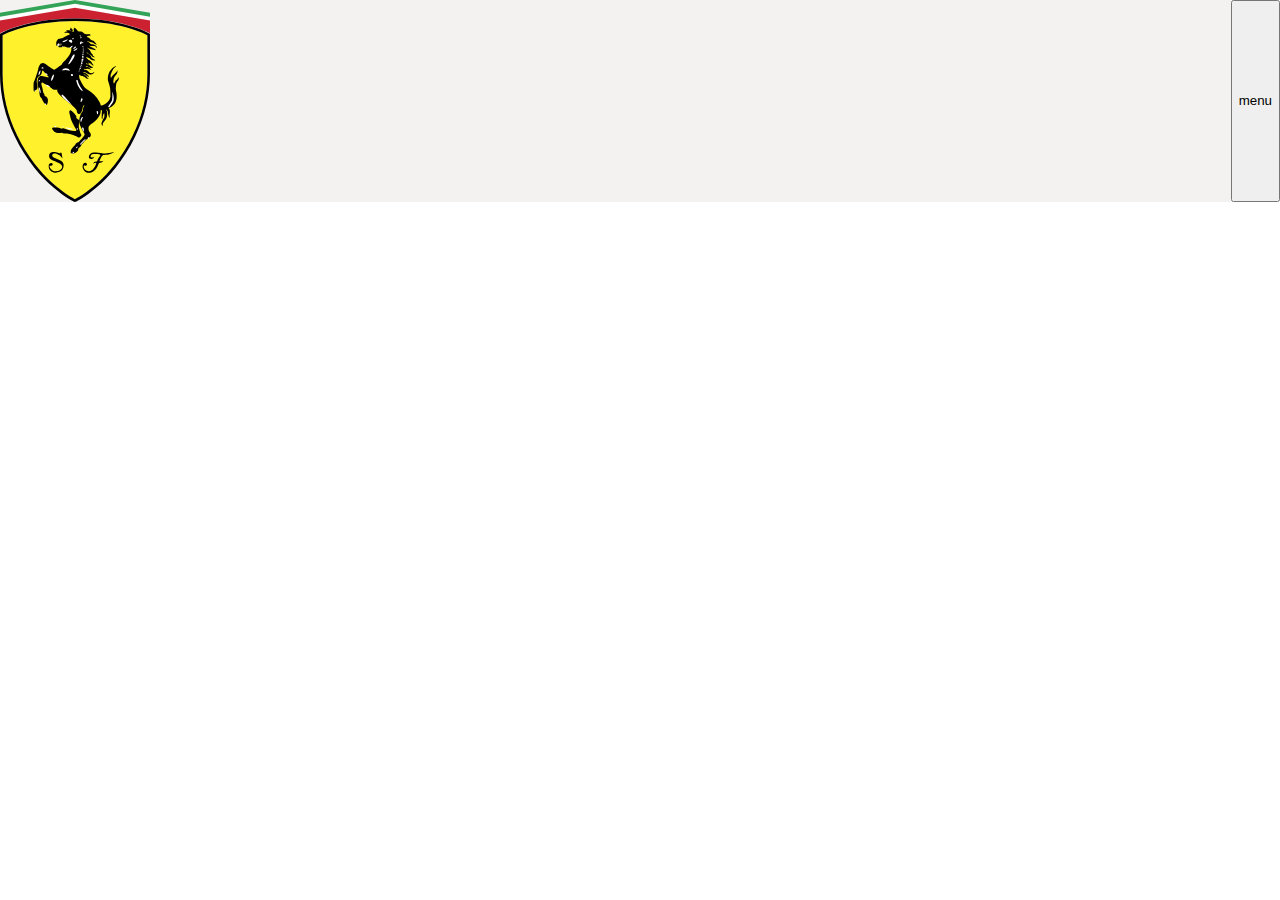
==== index.html @ d9eebad3 "CSS Inicial" ====
<!DOCTYPE html>
<html lang="pt-br">
<head>
    <meta charset="UTF-8">
    <meta name="viewport" content="width=device-width, initial-scale=1.0">
    <title>Hcode - Ferrari</title>
    <link rel="stylesheet" href="/assets/css/style.css">
</head>
<body>
    <header class="top-site">
        <img id="logo" src="assets/images/ferrari-logo.svg" alt="logo">
    </header>
    <section class="content-site">
        <button type="button">
            menu
        </button>
    </section>
    <footer class="footer-site">
        
    </footer>
</body>
</html>
---- assets/css/style.css ----
@import "reset.css";

header.top-site {
    width: 100%;
    min-height: 80px;
    position: relative;
    background-color: var(--header);
}


footer.footer-site {
    background-color: #343433;
    height: 100px;
}

/* tablet ou celular deitado */
@media (min-width: 576px) {

}

/* desktop */
@media (min-width: 768px) {
    
}

/* large desktop */
@media (min-width: 992px) {
    
}

/* extra large desktop */
@media (min-width: 1200px) {
    
}
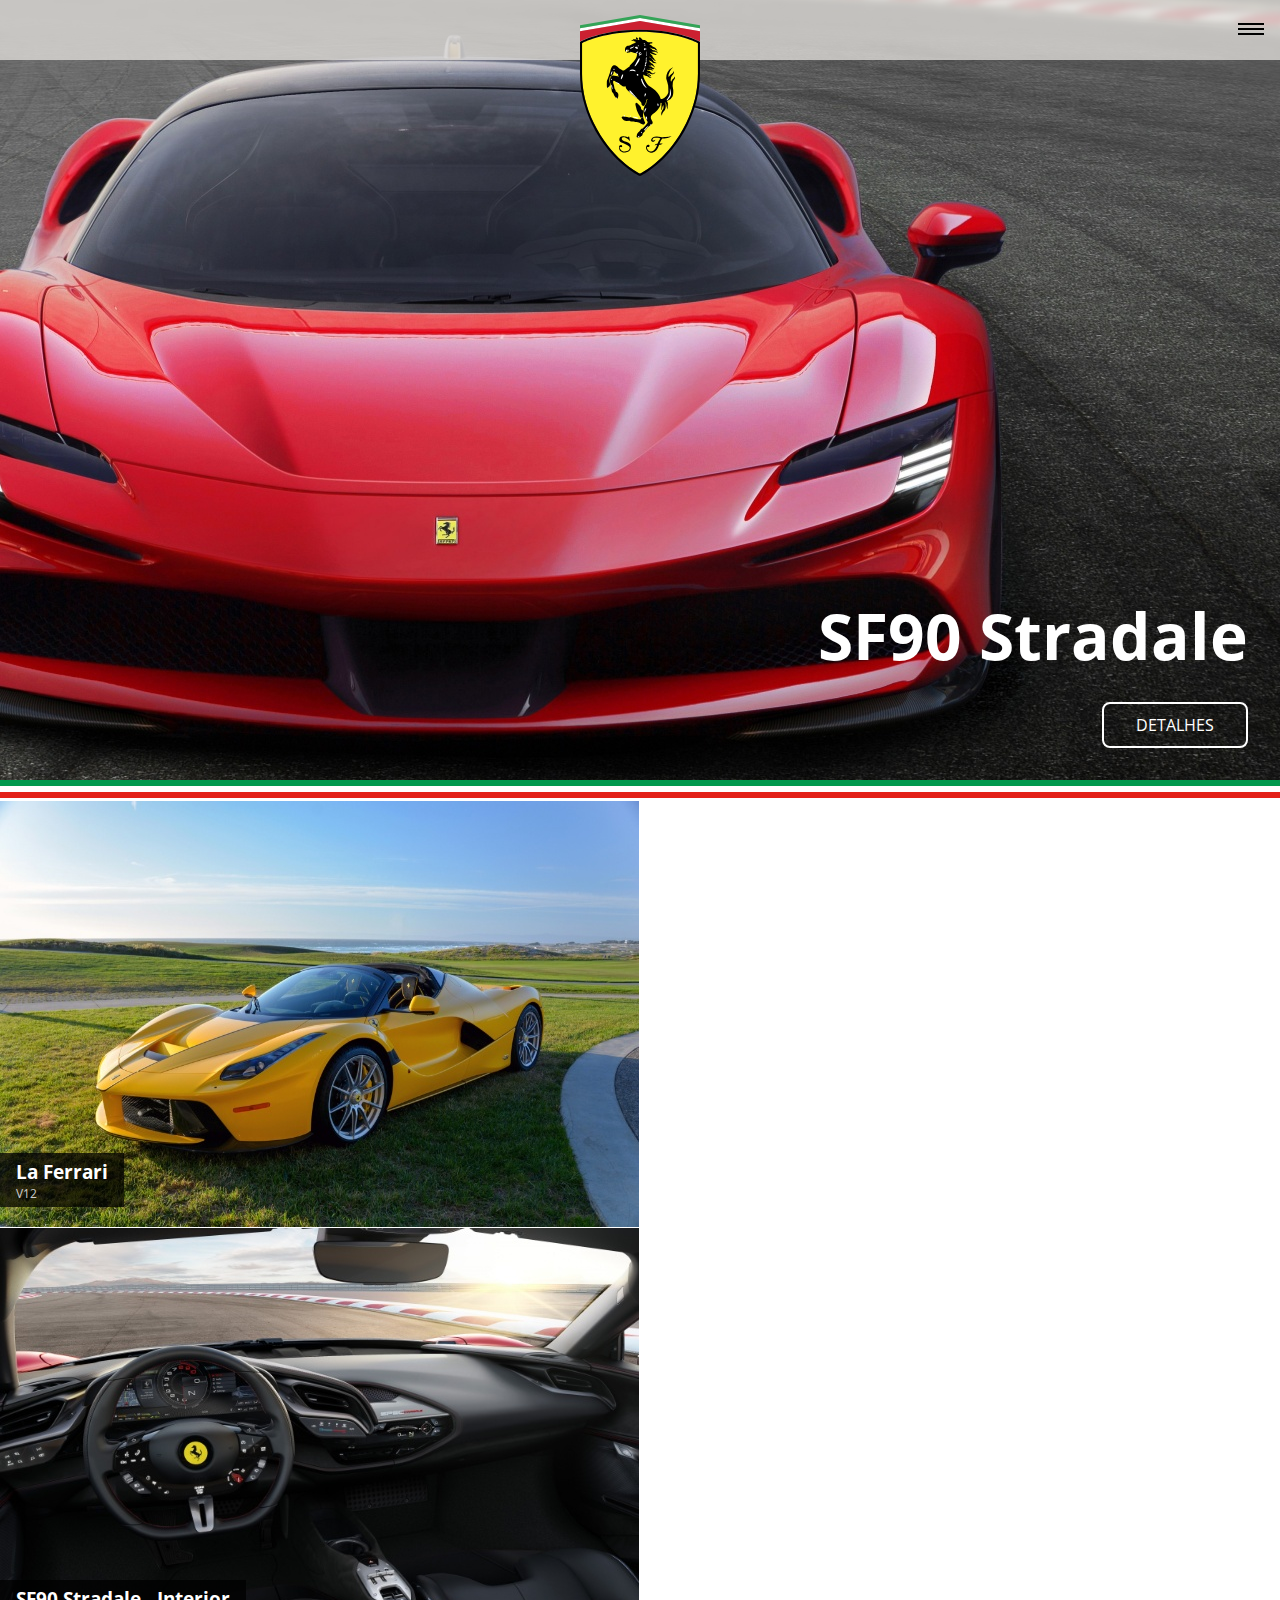
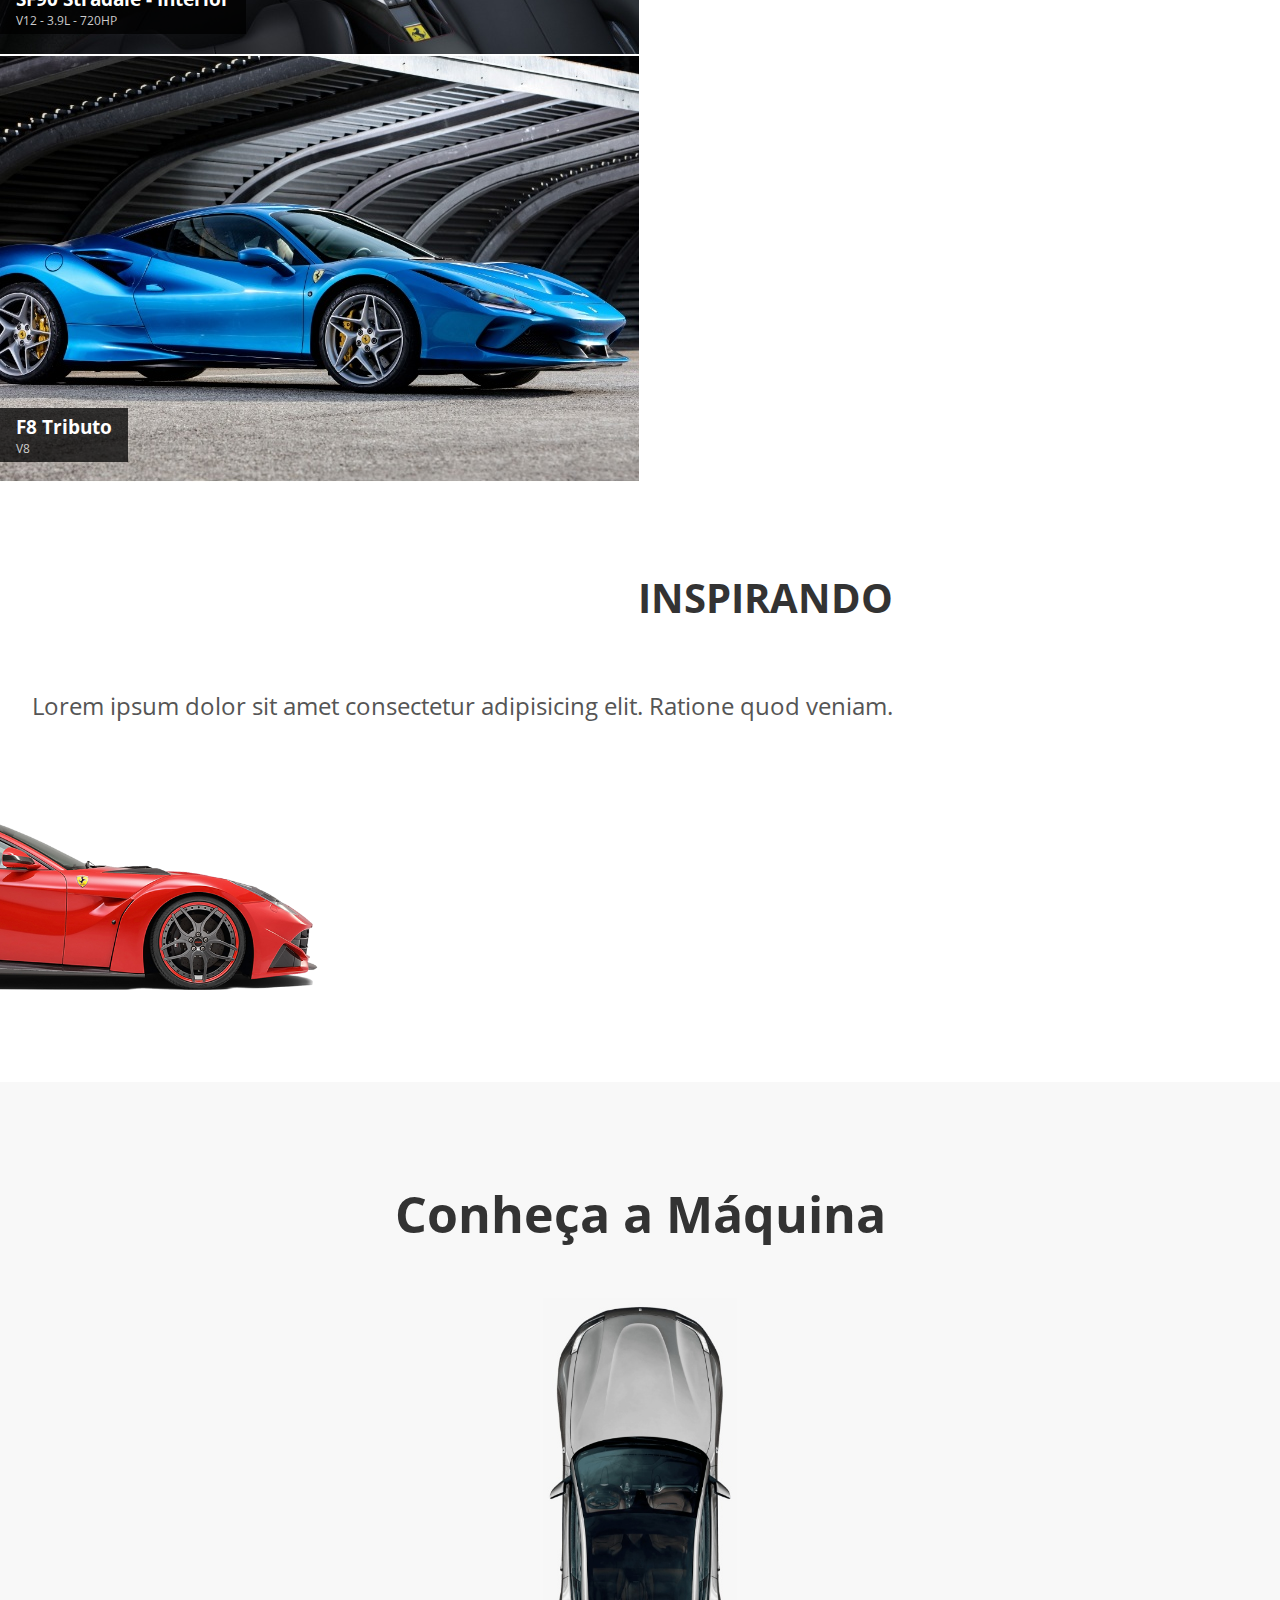
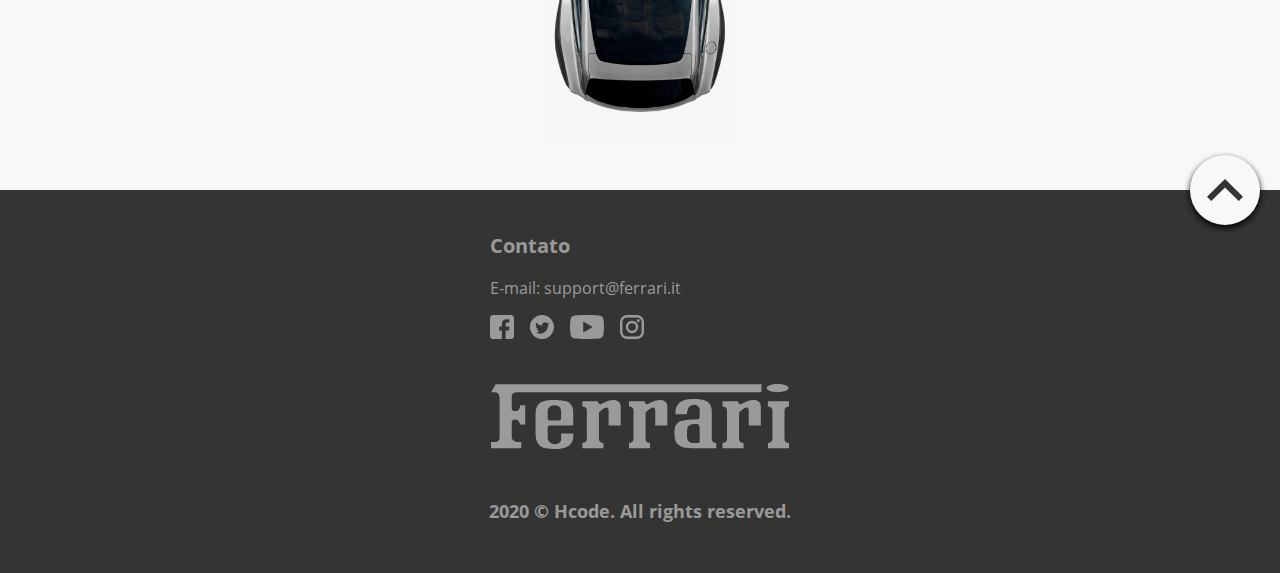
==== commit 5a421bb1: "Responsivo" ====
--- a/index.html
+++ b/index.html
@@ -4,19 +4,120 @@
     <meta charset="UTF-8">
     <meta name="viewport" content="width=device-width, initial-scale=1.0">
     <title>Hcode - Ferrari</title>
-    <link rel="stylesheet" href="/assets/css/style.css">
+    <link rel="stylesheet" href="/assets/css/index.css">
 </head>
 <body>
-    <header class="top-site">
+    <header id="header">
+        <div id="overlay" data-close="menu"></div>
         <img id="logo" src="assets/images/ferrari-logo.svg" alt="logo">
+
+        <button id="btn-open" type="button">
+            <img src="assets/images/menu-black-18dp.svg" alt="menu">
+        </button>
+        <nav class="menu">
+            <div>
+                <button type="button" id="btn-close" data-close='menu'>
+                    <img src="/assets/images/close-black-18dp.svg" alt="close">
+                </button>
+
+                <ul>
+                    <li><a href="/">Home</a></li>
+                    <li><a href="/our-history.html">Nossa História</a></li>
+                    <li><a href="/gallery.html">Galeria</a></li>
+                    <li><a href="/contact.html">Contato</a></li>
+                </ul>
+            </div>
+            <button type="button" class="btn-register">
+                Registre-se / Login
+            </button>
+        </nav>
+
+
+
+
+
+
+        
     </header>
-    <section class="content-site">
+    <main id="home">
+        
+
+        <header>
+            <h1>SF90 Stradale</h1>
+            <a href="#">Detalhes</a>
+
+        </header>
+        <hr class="italy">
+        <section class="gallery">
+            <figure>
+                <img src="assets/images/index/laferrari.jpg">
+                <figcaption>
+                    <h2>La Ferrari</h2>
+                    <p>V12</p>
+                </figcaption>
+            </figure>
+            <figure>
+                <img src="assets/images/index/ferrari-interior.jpg">
+                <figcaption>
+                    <h2>SF90 Stradale - Interior</h2>
+                    <p>V12 - 3.9L - 720HP</p>
+                </figcaption>
+            </figure>
+            <figure>
+                <img src="assets/images/index/f8-tributo.jpg">
+                <figcaption>
+                    <h2>F8 Tributo</h2>
+                    <p>V8</p>
+                </figcaption>
+            </figure>
+        </section>
+        <section class="inspiration">
+            <div class="text">
+                <h2>Inspirando</h2>
+                <p>
+                    Lorem ipsum dolor sit amet consectetur adipisicing elit. Ratione quod veniam.
+                </p>
+            </div>
+            <div class="car">
+
+            </div>
+        </section>
+
+        <section class="know">
+            <h1>Conheça a Máquina</h1>
+        <img src="/assets/images/index/top-view.jpg" alt="Ferrari Top View">
+        </section>
+
+
+
+
+        
+
+    </main>
+    <footer id="footer">
         <button type="button">
-            menu
+            <img src="assets/images/icon-arrow-up.svg" alt="up">
         </button>
-    </section>
-    <footer class="footer-site">
-        
+        <ul>
+            <li class="title">
+                Contato
+            </li>
+            <li>E-mail:
+                support@ferrari.it
+            </li>
+            <li class="social">
+                <a href="https://www.facebook.com/Ferrari"><img src="assets/images/index/facebook.svg" alt="facebook"></a>
+                <a href="https://twitter.com/Ferrari"><img src="assets/images/index/twitter.svg" alt="twitter"></a>
+                <a href="https://www.youtube.com/user/ferrariworld"><img src="assets/images/index/youtube.svg" alt="youtube"></a>
+                <a href="https://www.instagram.com/ferrari"><img src="assets/images/index/instagram.svg" alt="instagram"></a>
+            </li>
+        </ul>
+        <img src="assets/images/index/ferrari-footer.svg" alt="Logo" class="logo">
+        <p>
+            2020 © Hcode. All rights reserved.
+        </p>
     </footer>
+
+    <script type="text/javascript" src="javascript/index.js"></script>
 </body>
 </html>--- a/assets/css/index.css
+++ b/assets/css/index.css
@@ -0,0 +1,52 @@
+/* HCODEWELCOMEMAY  */
+@import 'variables.css';
+@import 'reset.css';
+@import 'open-sans.css';
+@import 'header.css';
+@import 'footer.css';
+@import 'our-history.css';
+@import 'gallery.css';
+@import 'contact.css';
+@import 'login.css';
+@import 'register.css';
+@import 'home.css';
+ 
+
+main {
+    min-height: calc(100vh - 463px);
+}
+
+/* Aqui começa a Header */
+
+
+/* Aqui termina o Header */
+
+
+/* Aqui comeeça o footer */
+
+
+
+/* Aqui termina o footer */
+
+
+
+
+/* tablet ou celular deitado */
+@media (min-width: 576px) {
+
+}
+
+/* desktop */
+@media (min-width: 768px) {
+    
+}
+
+/* large desktop */
+@media (min-width: 992px) {
+    
+}
+
+/* extra large desktop */
+@media (min-width: 1200px) {
+    
+}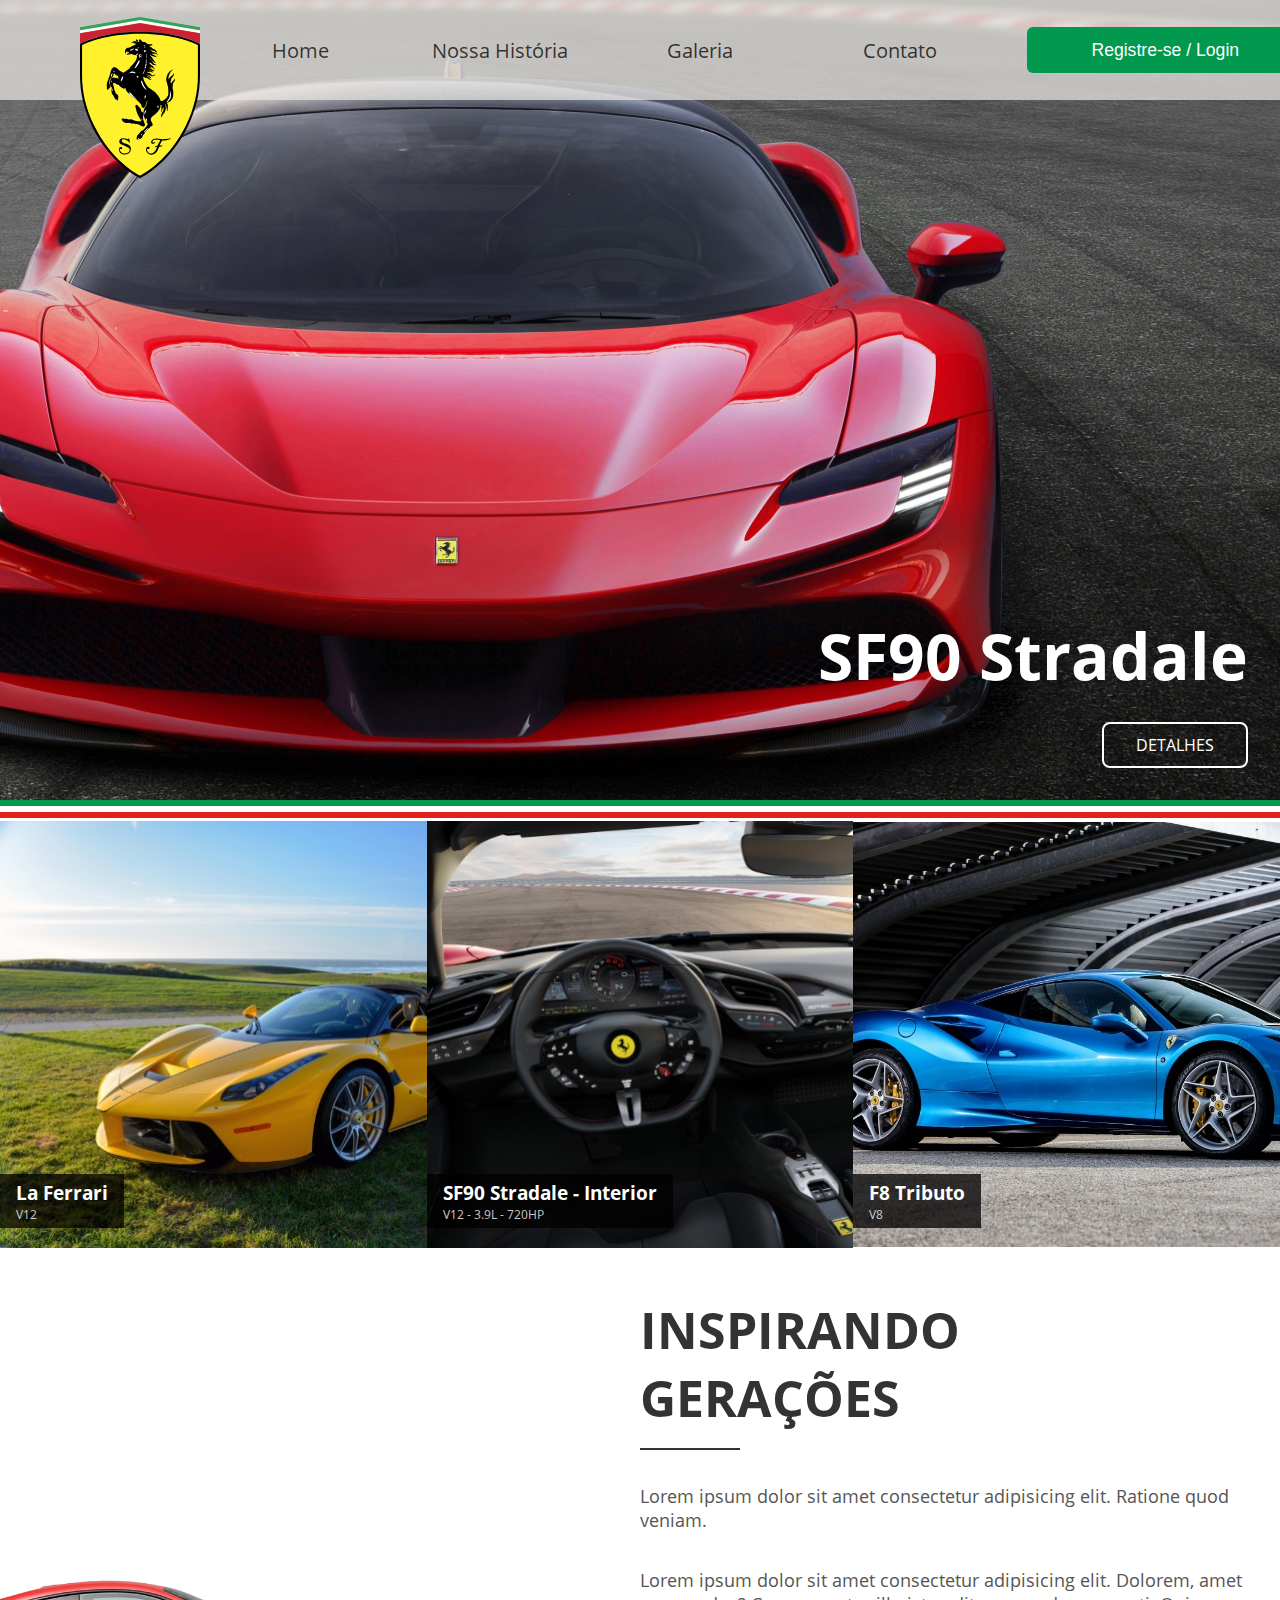
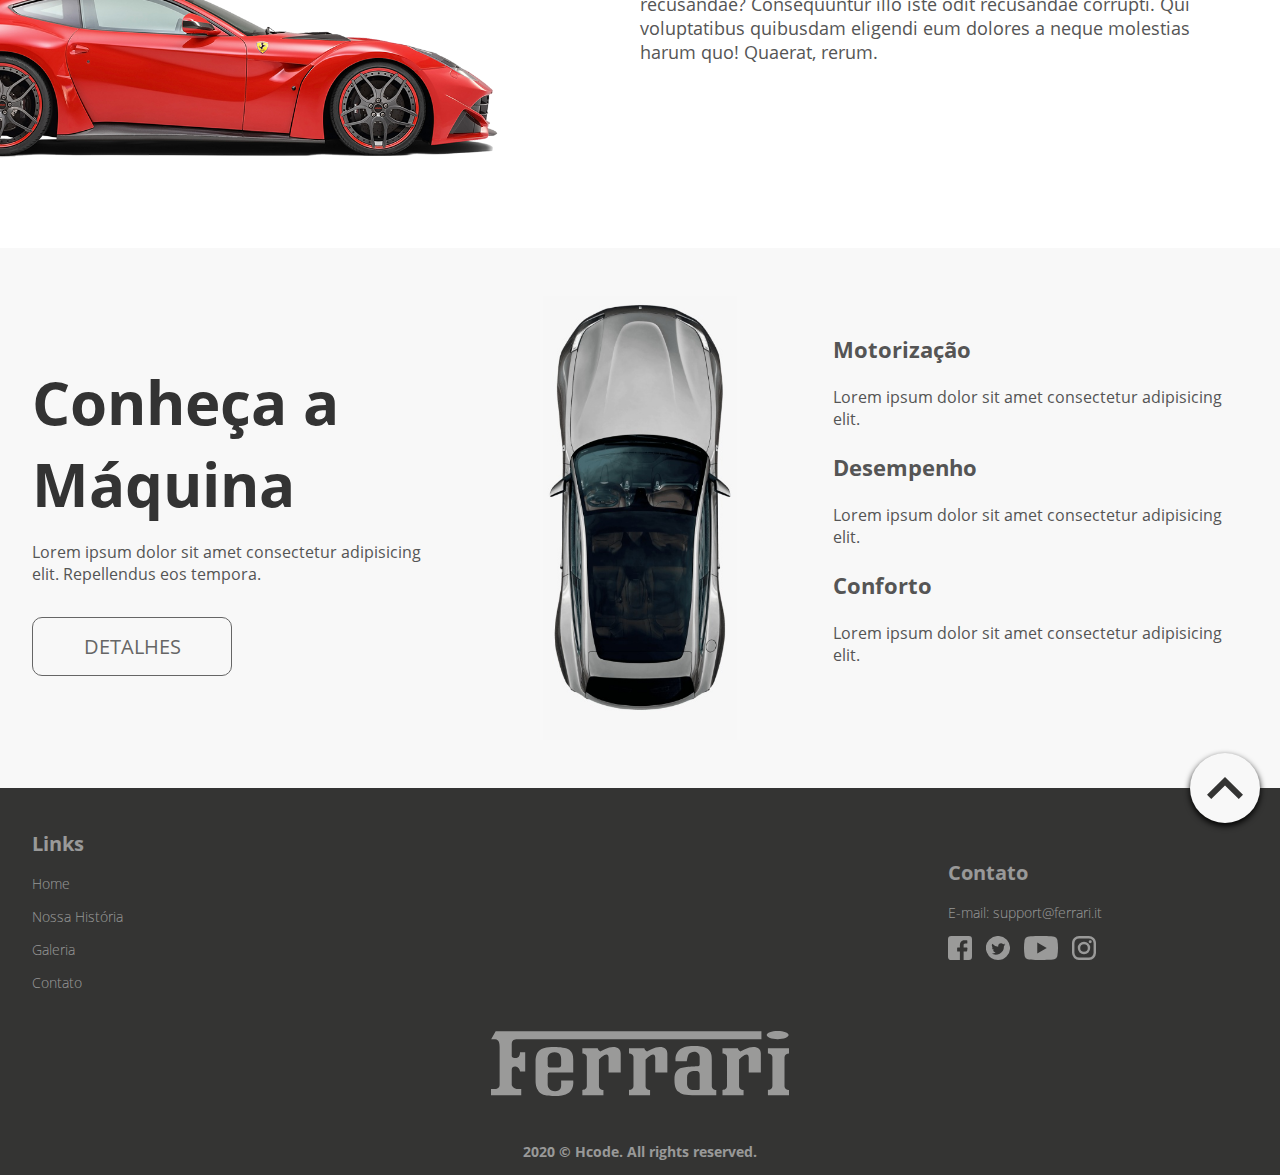
==== commit a09342a7: "Começo da versão desktop" ====
--- a/index.html
+++ b/index.html
@@ -72,10 +72,15 @@
             </figure>
         </section>
         <section class="inspiration">
+            <div></div>
             <div class="text">
-                <h2>Inspirando</h2>
+                <h2>Inspirando<span>Gerações</span></h2>
+                <hr/>
                 <p>
                     Lorem ipsum dolor sit amet consectetur adipisicing elit. Ratione quod veniam.
+                </p>
+                <p class="complete">
+                    Lorem ipsum dolor sit amet consectetur adipisicing elit. Dolorem, amet recusandae? Consequuntur illo iste odit recusandae corrupti. Qui voluptatibus quibusdam eligendi eum dolores a neque molestias harum quo! Quaerat, rerum.
                 </p>
             </div>
             <div class="car">
@@ -84,8 +89,25 @@
         </section>
 
         <section class="know">
-            <h1>Conheça a Máquina</h1>
+            <div class="know-1">
+                <h1>Conheça a Máquina</h1>
+                <p>
+                    Lorem ipsum dolor sit amet consectetur adipisicing elit. Repellendus eos tempora.
+                </p>
+                <a href="/gallery.html">Detalhes</a>
+            </div>
         <img src="/assets/images/index/top-view.jpg" alt="Ferrari Top View">
+
+        <div class="know-2">
+            <dl>
+                <dt>Motorização</dt>
+                <dd>Lorem ipsum dolor sit amet consectetur adipisicing elit.</dd>
+                <dt>Desempenho</dt>
+                <dd>Lorem ipsum dolor sit amet consectetur adipisicing elit.</dd>
+                <dt>Conforto</dt>
+                <dd>Lorem ipsum dolor sit amet consectetur adipisicing elit.</dd>
+            </dl>
+        </div>
         </section>
 
 
@@ -98,20 +120,32 @@
         <button type="button">
             <img src="assets/images/icon-arrow-up.svg" alt="up">
         </button>
-        <ul>
-            <li class="title">
-                Contato
-            </li>
-            <li>E-mail:
-                support@ferrari.it
-            </li>
-            <li class="social">
-                <a href="https://www.facebook.com/Ferrari"><img src="assets/images/index/facebook.svg" alt="facebook"></a>
-                <a href="https://twitter.com/Ferrari"><img src="assets/images/index/twitter.svg" alt="twitter"></a>
-                <a href="https://www.youtube.com/user/ferrariworld"><img src="assets/images/index/youtube.svg" alt="youtube"></a>
-                <a href="https://www.instagram.com/ferrari"><img src="assets/images/index/instagram.svg" alt="instagram"></a>
-            </li>
-        </ul>
+
+        <div class="columns">
+            <ul class="links">
+                <li class="title">Links</li>
+                <li><a href="/">Home</a></li>
+                <li><a href="/our-history.html">Nossa História</a></li>
+                <li><a href="/gallery.html">Galeria</a></li>
+                <li><a href="/contact.html">Contato</a></li>
+            </ul>
+            
+            <ul>
+                <li class="title">
+                    Contato
+                </li>
+                <li>E-mail:
+                    support@ferrari.it
+                </li>
+                <li class="social">
+                    <a href="https://www.facebook.com/Ferrari"><img src="assets/images/index/facebook.svg" alt="facebook"></a>
+                    <a href="https://twitter.com/Ferrari"><img src="assets/images/index/twitter.svg" alt="twitter"></a>
+                    <a href="https://www.youtube.com/user/ferrariworld"><img src="assets/images/index/youtube.svg" alt="youtube"></a>
+                    <a href="https://www.instagram.com/ferrari"><img src="assets/images/index/instagram.svg" alt="instagram"></a>
+                </li>
+            </ul>
+        </div>
+
         <img src="assets/images/index/ferrari-footer.svg" alt="Logo" class="logo">
         <p>
             2020 © Hcode. All rights reserved.
--- a/assets/css/index.css
+++ b/assets/css/index.css
@@ -10,6 +10,7 @@
 @import 'login.css';
 @import 'register.css';
 @import 'home.css';
+@import 'error.css';
  
 
 main {
